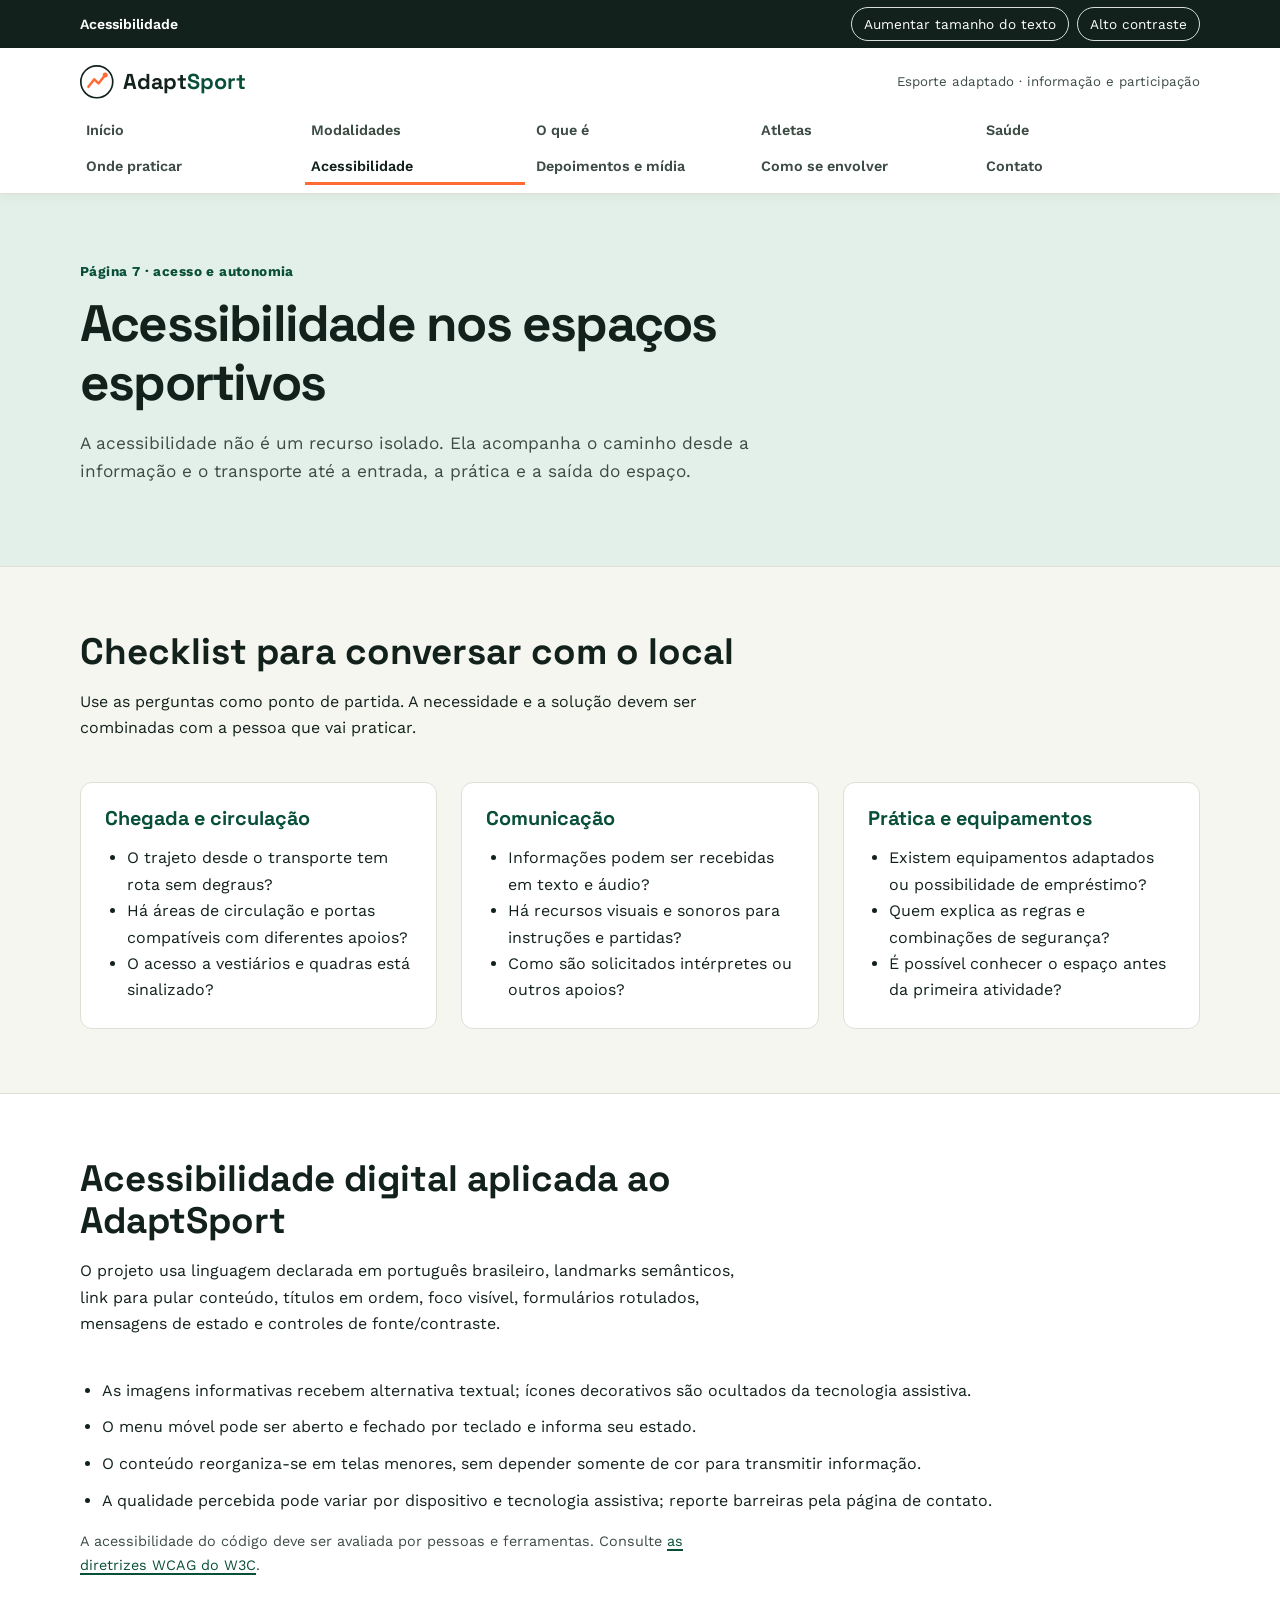
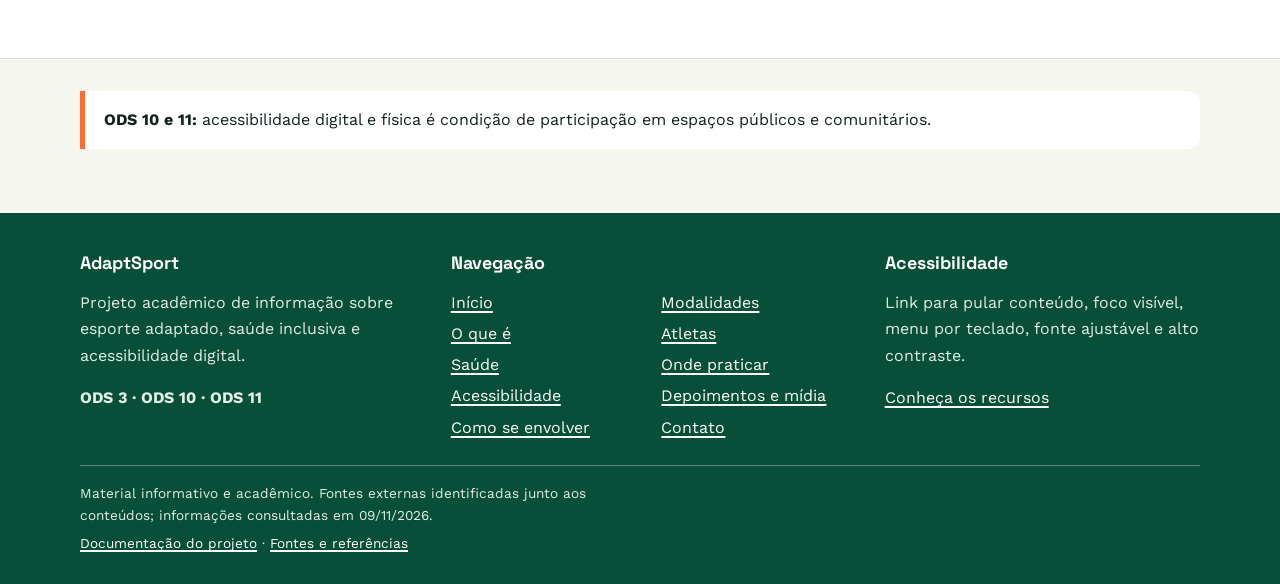
==== acessibilidade.html @ 4e7c6514 "feat: publica entrega final do AdaptSport" ====
<!doctype html>
<html lang="pt-BR">
<head>
  <meta charset="utf-8">
  <meta name="viewport" content="width=device-width, initial-scale=1">
  <meta name="description" content="Checklist de acessibilidade física, comunicacional e digital para espaços esportivos inclusivos.">
  <meta name="theme-color" content="#0B6E4F">
  <title>Acessibilidade nos espaços esportivos | AdaptSport</title>
  <link rel="stylesheet" href="assets/style.css">
  <script src="assets/a11y.js" defer></script>
  <script src="assets/app.js" defer></script>
</head>
<body>
<a class="skip-link" href="#conteudo">Pular para o conteúdo principal</a>
<div class="a11y-bar" role="group" aria-label="Controles de acessibilidade"><div class="container a11y-bar__inner"><span class="a11y-bar__label">Acessibilidade</span><div class="a11y-bar__controls"><button type="button" id="btn-fonte" aria-pressed="false">Aumentar tamanho do texto</button><button type="button" id="btn-contraste" aria-pressed="false">Alto contraste</button></div></div></div>
<header class="site-header">
  <div class="container header-top">
    <a class="logo" href="index.html" aria-label="AdaptSport — página inicial"><svg class="logo__mark" viewBox="0 0 40 40" fill="none" aria-hidden="true" focusable="false"><circle cx="20" cy="20" r="19" stroke="currentColor" stroke-width="2"/><path d="M10 26 17 17l5 5 8-10" stroke="#FF6B35" stroke-width="3" stroke-linecap="round" stroke-linejoin="round"/><circle cx="30" cy="12" r="3" fill="#FF6B35"/></svg><span>Adapt<span class="accent-word">Sport</span></span></a>
    <span class="nav-note">Esporte adaptado · informação e participação</span>
    <button class="nav-toggle" id="nav-toggle" type="button" aria-controls="nav-menu" aria-expanded="true">Menu</button>
  </div>
  <nav class="main-nav container" id="nav-menu" aria-label="Navegação principal"><ul><li><a href="index.html">Início</a></li>
        <li><a href="modalidades.html">Modalidades</a></li>
        <li><a href="esporte-adaptado.html">O que é</a></li>
        <li><a href="atletas.html">Atletas</a></li>
        <li><a href="beneficios-saude.html">Saúde</a></li>
        <li><a href="onde-praticar.html">Onde praticar</a></li>
        <li><a href="acessibilidade.html" aria-current="page">Acessibilidade</a></li>
        <li><a href="depoimentos.html">Depoimentos e mídia</a></li>
        <li><a href="envolva-se.html">Como se envolver</a></li>
        <li><a href="contato.html">Contato</a></li></ul></nav>
</header>
<main id="conteudo" tabindex="-1">

<section class="page-hero" aria-labelledby="titulo-pagina"><div class="container"><p class="eyebrow">Página 7 · acesso e autonomia</p><h1 id="titulo-pagina">Acessibilidade nos espaços esportivos</h1><p class="lead">A acessibilidade não é um recurso isolado. Ela acompanha o caminho desde a informação e o transporte até a entrada, a prática e a saída do espaço.</p></div></section>
<section class="section" aria-labelledby="espaco-titulo"><div class="container"><div class="section__head"><h2 id="espaco-titulo">Checklist para conversar com o local</h2><p>Use as perguntas como ponto de partida. A necessidade e a solução devem ser combinadas com a pessoa que vai praticar.</p></div><div class="check-grid"><article class="check-card"><h3>Chegada e circulação</h3><ul><li>O trajeto desde o transporte tem rota sem degraus?</li><li>Há áreas de circulação e portas compatíveis com diferentes apoios?</li><li>O acesso a vestiários e quadras está sinalizado?</li></ul></article><article class="check-card"><h3>Comunicação</h3><ul><li>Informações podem ser recebidas em texto e áudio?</li><li>Há recursos visuais e sonoros para instruções e partidas?</li><li>Como são solicitados intérpretes ou outros apoios?</li></ul></article><article class="check-card"><h3>Prática e equipamentos</h3><ul><li>Existem equipamentos adaptados ou possibilidade de empréstimo?</li><li>Quem explica as regras e combinações de segurança?</li><li>É possível conhecer o espaço antes da primeira atividade?</li></ul></article></div></div></section>
<section class="section section--alt" aria-labelledby="site-titulo"><div class="container"><div class="section__head"><h2 id="site-titulo">Acessibilidade digital aplicada ao AdaptSport</h2><p>O projeto usa linguagem declarada em português brasileiro, landmarks semânticos, link para pular conteúdo, títulos em ordem, foco visível, formulários rotulados, mensagens de estado e controles de fonte/contraste.</p></div><ul class="feature-list"><li>As imagens informativas recebem alternativa textual; ícones decorativos são ocultados da tecnologia assistiva.</li><li>O menu móvel pode ser aberto e fechado por teclado e informa seu estado.</li><li>O conteúdo reorganiza-se em telas menores, sem depender somente de cor para transmitir informação.</li><li>A qualidade percebida pode variar por dispositivo e tecnologia assistiva; reporte barreiras pela página de contato.</li></ul><p class="source-note">A acessibilidade do código deve ser avaliada por pessoas e ferramentas. Consulte <a href="https://www.w3.org/WAI/standards-guidelines/wcag/">as diretrizes WCAG do W3C</a>.</p></div></section>
<aside class="ods-note container"><strong>ODS 10 e 11:</strong> acessibilidade digital e física é condição de participação em espaços públicos e comunitários.</aside>

</main>
<footer class="site-footer">
  <div class="container footer-grid">
    <section aria-labelledby="rodape-projeto"><h2 id="rodape-projeto">AdaptSport</h2><p>Projeto acadêmico de informação sobre esporte adaptado, saúde inclusiva e acessibilidade digital.</p><p class="footer-ods">ODS 3 · ODS 10 · ODS 11</p></section>
    <nav aria-label="Navegação do rodapé"><h2>Navegação</h2><ul class="footer-nav"><li><a href="index.html">Início</a></li>
          <li><a href="modalidades.html">Modalidades</a></li>
          <li><a href="esporte-adaptado.html">O que é</a></li>
          <li><a href="atletas.html">Atletas</a></li>
          <li><a href="beneficios-saude.html">Saúde</a></li>
          <li><a href="onde-praticar.html">Onde praticar</a></li>
          <li><a href="acessibilidade.html">Acessibilidade</a></li>
          <li><a href="depoimentos.html">Depoimentos e mídia</a></li>
          <li><a href="envolva-se.html">Como se envolver</a></li>
          <li><a href="contato.html">Contato</a></li></ul></nav>
    <section aria-labelledby="rodape-acessibilidade"><h2 id="rodape-acessibilidade">Acessibilidade</h2><p>Link para pular conteúdo, foco visível, menu por teclado, fonte ajustável e alto contraste.</p><p><a href="acessibilidade.html">Conheça os recursos</a></p></section>
  </div>
  <div class="container footer-bottom"><p>Material informativo e acadêmico. Fontes externas identificadas junto aos conteúdos; informações consultadas em 09/11/2026.</p><p><a href="docs/README.md">Documentação do projeto</a> · <a href="docs/fontes-e-referencias.md">Fontes e referências</a></p></div>
</footer>
</body>
</html>
---- assets/style.css ----
/* =========================================================
   AdaptSport — Esporte Adaptado e Saúde Inclusiva
   Identidade do MVP preservada · CSS responsivo e acessível
   ========================================================= */
@import url('https://fonts.googleapis.com/css2?family=Space+Grotesk:wght@500;600;700&family=Work+Sans:wght@400;500;600;700&display=swap');

:root {
  --ink: #12211C;
  --ink-soft: #3C4B44;
  --bg: #F5F6F0;
  --surface: #FFFFFF;
  --primary: #0B6E4F;
  --primary-dark: #084F39;
  --primary-soft: #E3F0E9;
  --accent: #FF6B35;
  --line: #DCE1D6;
  --focus: #1B4CFF;
  --font-display: 'Space Grotesk', 'Segoe UI', sans-serif;
  --font-body: 'Work Sans', 'Segoe UI', sans-serif;
  --max-width: 1120px;
  --radius: 12px;
  --space-1: .5rem;
  --space-2: 1rem;
  --space-3: 1.5rem;
  --space-4: 2.5rem;
  --space-5: 4rem;
}

[data-contrast="alto"] {
  --ink: #000000;
  --ink-soft: #222222;
  --bg: #FFFFFF;
  --surface: #FFFFFF;
  --primary: #005236;
  --primary-dark: #003824;
  --primary-soft: #DCEFE3;
  --accent: #B34000;
  --line: #000000;
  --focus: #0000CC;
}

* { box-sizing: border-box; }
html { scroll-behavior: smooth; font-size: 100%; }
html[data-fontsize="grande"] { font-size: 118%; }
html[data-fontsize="maior"] { font-size: 132%; }
body { margin: 0; background: var(--bg); color: var(--ink); font: 1rem/1.65 var(--font-body); -webkit-font-smoothing: antialiased; }
img, svg, video, audio { max-width: 100%; }
svg { display: block; }
a { color: var(--primary-dark); text-decoration-thickness: 1.5px; text-underline-offset: .18em; }
a:hover { color: var(--primary); }
button, input, select, textarea { font: inherit; }
button { color: inherit; }
:focus-visible { outline: 3px solid var(--focus); outline-offset: 3px; border-radius: 4px; }
:target { scroll-margin-top: 11rem; }

h1, h2, h3 { color: var(--ink); font-family: var(--font-display); line-height: 1.15; margin: 0 0 var(--space-2); }
h1 { font-size: clamp(2.25rem, 5vw, 3.6rem); letter-spacing: -.035em; }
h2 { font-size: clamp(1.6rem, 3vw, 2.3rem); }
h3 { font-size: 1.24rem; }
p { max-width: 68ch; margin: 0 0 var(--space-2); }
ul, ol { padding-left: 1.35rem; }
.container { width: min(100% - 2rem, var(--max-width)); margin-inline: auto; }

.skip-link { position: absolute; z-index: 200; top: .5rem; left: -1000px; border-radius: 0 0 8px 0; background: var(--ink); color: #fff; padding: .8rem 1rem; font-weight: 700; }
.skip-link:focus { left: .5rem; }

.a11y-bar { background: var(--ink); color: #fff; font-size: .88rem; }
.a11y-bar__inner { display: flex; align-items: center; justify-content: space-between; flex-wrap: wrap; gap: .5rem 1rem; padding-block: .45rem; }
.a11y-bar__label { font-weight: 600; }
.a11y-bar__controls { display: flex; flex-wrap: wrap; gap: .5rem; }
.a11y-bar button { background: transparent; border: 1px solid #D7DED9; border-radius: 999px; color: #fff; padding: .3rem .75rem; cursor: pointer; font-size: .85rem; }
.a11y-bar button:hover, .a11y-bar button[aria-pressed="true"] { background: var(--accent); color: #12211C; border-color: var(--accent); font-weight: 700; }

.site-header { position: sticky; top: 0; z-index: 100; background: var(--surface); border-bottom: 1px solid var(--line); box-shadow: 0 4px 12px #12211c0a; }
.header-top { min-height: 4.2rem; display: flex; align-items: center; justify-content: space-between; gap: 1rem; padding-block: .6rem; }
.logo { display: inline-flex; align-items: center; gap: .6rem; color: var(--ink); text-decoration: none; font: 700 1.35rem/1 var(--font-display); white-space: nowrap; }
.logo__mark { width: 2.1rem; height: 2.1rem; flex: 0 0 auto; }
.accent-word { color: var(--primary-dark); }
.nav-note { color: var(--ink-soft); font-size: .83rem; text-align: right; }
.main-nav { padding-bottom: .55rem; }
.main-nav ul { display: grid; grid-template-columns: repeat(5, minmax(0, 1fr)); gap: .2rem .35rem; list-style: none; margin: 0; padding: 0; }
.main-nav a { display: block; border-bottom: 3px solid transparent; border-radius: 4px 4px 0 0; padding: .35rem .35rem; color: var(--ink-soft); font-size: .9rem; font-weight: 600; line-height: 1.3; text-decoration: none; }
.main-nav a:hover { background: var(--primary-soft); color: var(--ink); }
.main-nav a[aria-current="page"] { border-bottom-color: var(--accent); color: var(--ink); }
.nav-toggle { display: none; border: 2px solid var(--primary-dark); border-radius: 999px; background: var(--surface); color: var(--primary-dark); padding: .45rem .9rem; cursor: pointer; font-weight: 700; }

.hero { overflow: hidden; background: var(--primary-soft); border-bottom: 1px solid var(--line); }
.hero__layout { display: grid; grid-template-columns: 1.15fr .85fr; align-items: center; gap: var(--space-4); padding-block: clamp(2.5rem, 6vw, 5rem); }
.hero h1 { max-width: 16ch; }
.hero__copy .lead { max-width: 55ch; color: var(--ink-soft); font-size: 1.12rem; }
.hero-art { max-width: 420px; justify-self: center; width: 100%; }
.eyebrow, .tag { display: inline-block; color: var(--primary-dark); font-size: .85rem; font-weight: 700; letter-spacing: .03em; }
.eyebrow { margin: 0 0 .75rem; }
.actions, .form-actions { display: flex; flex-wrap: wrap; gap: .75rem; margin-top: 1.4rem; }
.btn { display: inline-flex; align-items: center; justify-content: center; gap: .5rem; min-height: 2.75rem; padding: .7rem 1.2rem; border: 2px solid transparent; border-radius: 999px; font-weight: 700; text-decoration: none; cursor: pointer; }
.btn-primary { background: var(--primary); color: #fff; }
.btn-primary:hover { background: var(--primary-dark); color: #fff; }
.btn-outline { border-color: var(--ink); background: transparent; color: var(--ink); }
.btn-outline:hover { background: var(--ink); color: #fff; }

.page-hero { background: var(--primary-soft); border-bottom: 1px solid var(--line); padding-block: clamp(2.4rem, 5vw, 4.2rem); }
.page-hero h1 { max-width: 24ch; font-size: clamp(2.1rem, 4.5vw, 3.2rem); }
.page-hero .lead { color: var(--ink-soft); max-width: 68ch; font-size: 1.08rem; }
.section { padding-block: var(--space-5); }
.section--alt { background: var(--surface); border-block: 1px solid var(--line); }
.section__head { max-width: 70ch; margin-bottom: var(--space-4); }
.section__head p:last-child { margin-bottom: 0; }

.stat-grid, .card-grid, .check-grid { display: grid; grid-template-columns: repeat(3, minmax(0, 1fr)); gap: var(--space-3); }
.stat-card, .card, .check-card, .quote-card, .callout { border: 1px solid var(--line); border-radius: var(--radius); background: var(--surface); padding: var(--space-3); }
.stat-card h3 { display: block; margin: 0 0 .2rem; color: var(--primary-dark); font: 700 clamp(1.8rem, 3vw, 2.5rem)/1.15 var(--font-display); }
.stat-card p, .meta, .source-note { color: var(--ink-soft); }
.stat-card p { margin-bottom: 0; }
.card { display: flex; flex-direction: column; align-items: flex-start; gap: .35rem; }
.card > :last-child { margin-top: auto; }
.card h3 { margin: .25rem 0; }
.card p { margin-bottom: .55rem; }
.card .tag { background: var(--primary-soft); border-radius: 999px; padding: .2rem .65rem; }
.meta { margin: 0; font-size: .86rem; font-weight: 700; }
.source-note { margin-top: 1rem; font-size: .9rem; }
.two-column { display: grid; grid-template-columns: 1.1fr .9fr; gap: var(--space-4); align-items: start; }
.callout { background: var(--primary-soft); border-left: 5px solid var(--primary); }
.callout h3 { margin-top: 0; }
.callout ul { margin-bottom: 0; }
.ods-note { margin-block: 2rem; border-left: 5px solid var(--accent); border-radius: 0 var(--radius) var(--radius) 0; background: var(--surface); padding: 1rem 1.2rem; }
.page-map { display: grid; grid-template-columns: repeat(5, minmax(0, 1fr)); gap: .65rem; list-style: none; padding: 0; }
.page-map a { display: block; height: 100%; border: 1px solid var(--line); border-radius: 8px; background: var(--surface); padding: .8rem; font-weight: 600; text-decoration: none; }
.page-map a:hover { border-color: var(--primary); background: var(--primary-soft); }

.filter-bar { display: grid; grid-template-columns: minmax(0, 1fr) auto; gap: .35rem .75rem; align-items: center; margin-bottom: 1rem; }
.filter-bar label { grid-column: 1 / -1; font-weight: 700; }
.filter-bar input { width: 100%; }
.filter-bar p { margin: 0; font-size: .9rem; color: var(--ink-soft); }
.sport-list { display: grid; grid-template-columns: repeat(2, minmax(0, 1fr)); gap: 1rem; list-style: none; padding: 0; }
.sport-card { display: grid; grid-template-columns: 3.5rem minmax(0, 1fr); gap: 1rem; align-items: start; border: 1px solid var(--line); border-radius: var(--radius); background: var(--surface); padding: 1.15rem; }
.sport-card[hidden] { display: none; }
.sport-card h3 { margin-bottom: .4rem; }
.sport-card p { margin-bottom: .6rem; }
.sport-icon { display: grid; place-items: center; width: 3.5rem; height: 3.5rem; border-radius: .75rem; background: var(--primary-soft); color: var(--primary-dark); font: 700 1.25rem var(--font-display); }
.chips { display: flex; flex-wrap: wrap; gap: .4rem; list-style: none; padding: 0; margin: .4rem 0 0; }
.chips li { border: 1px solid var(--line); border-radius: 999px; background: var(--bg); padding: .18rem .6rem; color: var(--ink-soft); font-size: .8rem; }
.link-list li, .feature-list li { margin-bottom: .65rem; }
.steps { counter-reset: etapa; display: grid; grid-template-columns: repeat(2, minmax(0, 1fr)); gap: 1rem; list-style: none; padding: 0; }
.steps li { counter-increment: etapa; position: relative; border: 1px solid var(--line); border-radius: var(--radius); background: var(--surface); padding: 1.25rem 1.25rem 1.25rem 4.2rem; }
.steps li::before { content: counter(etapa, decimal-leading-zero); position: absolute; left: 1.25rem; top: 1.2rem; color: var(--primary-dark); font: 700 1.2rem var(--font-display); }
.steps h3 { font-size: 1.08rem; }
.steps p { margin: 0; }
.check-card h3 { color: var(--primary-dark); }
.check-card ul { margin-bottom: 0; }
.athlete-card { min-height: 15rem; }
.athlete-card--note { border-style: dashed; background: var(--primary-soft); }
.quote-grid { display: grid; grid-template-columns: repeat(2, minmax(0, 1fr)); gap: var(--space-3); }
.quote-card { margin: 0; border-top: 4px solid var(--accent); }
.quote-card blockquote { margin: 0 0 1rem; font: 600 1.12rem/1.55 var(--font-display); }
.quote-card figcaption { color: var(--ink-soft); font-size: .9rem; }

.quick-guide { border: 1px solid var(--line); border-radius: var(--radius); background: var(--surface); padding: var(--space-3); }
.quick-guide label, .field label, .filter-bar label { display: block; font-weight: 700; }
.inline-form { display: flex; gap: .55rem; margin: .35rem 0; }
.inline-form input { flex: 1; min-width: 0; }
.quick-guide small { display: block; color: var(--ink-soft); }
.guide-answer { min-height: 3.5rem; margin: 1rem 0 0; border-left: 4px solid var(--primary); padding: .6rem .8rem; background: var(--bg); }

.media-grid { display: grid; grid-template-columns: 1.25fr .75fr; gap: var(--space-4); align-items: start; }
.media-player { display: block; width: 100%; border-radius: var(--radius); background: #101A16; }
.video-embed { width: 100%; aspect-ratio: 16 / 9; overflow: hidden; border-radius: var(--radius); background: #12211C; }
.video-embed iframe { width: 100%; height: 100%; border: 0; }
.transcript { margin-top: 1rem; border: 1px solid var(--line); border-radius: 8px; background: var(--surface); padding: .8rem 1rem; }
.transcript summary { cursor: pointer; font-weight: 700; }
.transcript p { margin: .8rem 0 0; }

.form-layout { display: grid; grid-template-columns: .8fr 1.2fr; gap: var(--space-4); align-items: start; }
.contact-form { display: grid; gap: 1rem; border: 1px solid var(--line); border-radius: var(--radius); background: var(--surface); padding: var(--space-3); }
.form-row { display: grid; grid-template-columns: repeat(2, minmax(0, 1fr)); gap: 1rem; }
.field { min-width: 0; }
.field label { margin-bottom: .35rem; }
.field input, .field select, .field textarea, .filter-bar input, .inline-form input { width: 100%; min-height: 2.8rem; border: 1px solid #69766F; border-radius: 7px; background: var(--surface); color: var(--ink); padding: .6rem .7rem; }
.field textarea { min-height: 8rem; resize: vertical; }
.field input[aria-invalid="true"], .field select[aria-invalid="true"], .field textarea[aria-invalid="true"] { border: 2px solid #A32121; background: #FFF5F5; }
.field-error { display: block; min-height: 1.25rem; color: #8B1717; font-weight: 600; }
.form-status { min-height: 1.3rem; padding: .25rem 0; font-weight: 700; }
.form-status:not(:empty) { border-left: 4px solid var(--primary); padding-left: .7rem; }
.form-actions .btn { min-height: 2.9rem; }

.site-footer { margin-top: var(--space-5); background: var(--primary-dark); color: #F2F7F4; padding-block: var(--space-4) var(--space-3); }
.site-footer h2 { color: #fff; font-size: 1.12rem; }
.site-footer p { color: #E2EEE7; }
.site-footer a { color: #fff; }
.footer-grid { display: grid; grid-template-columns: 1.1fr 1.3fr 1fr; gap: var(--space-3); }
.footer-nav { display: grid; grid-template-columns: repeat(2, minmax(0, 1fr)); list-style: none; gap: .3rem .7rem; padding: 0; margin: 0; }
.footer-ods { font-weight: 700; }
.footer-bottom { margin-top: var(--space-3); border-top: 1px solid #ffffff55; padding-top: 1rem; font-size: .85rem; }
.footer-bottom p { margin-bottom: .35rem; }

@media (max-width: 850px) {
  .hero__layout, .two-column, .form-layout, .media-grid { grid-template-columns: 1fr; }
  .hero-art { max-width: 300px; }
  .stat-grid, .card-grid, .check-grid { grid-template-columns: repeat(2, minmax(0, 1fr)); }
  .page-map { grid-template-columns: repeat(3, minmax(0, 1fr)); }
  .main-nav ul { grid-template-columns: repeat(5, minmax(0, 1fr)); }
}
@media (max-width: 650px) {
  .container { width: min(100% - 1.25rem, var(--max-width)); }
  .header-top { min-height: 3.8rem; }
  .nav-note { display: none; }
  html.js .nav-toggle { display: inline-flex; }
  .main-nav { padding-bottom: .6rem; }
  .main-nav ul { grid-template-columns: repeat(2, minmax(0, 1fr)); }
  .main-nav.is-collapsed ul { display: none; }
  .main-nav a { min-height: 2.5rem; padding: .55rem .4rem; font-size: .92rem; }
  .a11y-bar__inner { align-items: flex-start; flex-direction: column; }
  .hero__layout { gap: 1.5rem; padding-block: 2.4rem; }
  .stat-grid, .card-grid, .check-grid, .sport-list, .steps, .quote-grid, .page-map { grid-template-columns: 1fr; }
  .sport-card { grid-template-columns: 2.8rem minmax(0, 1fr); gap: .75rem; padding: .9rem; }
  .sport-icon { width: 2.8rem; height: 2.8rem; }
  .footer-grid { grid-template-columns: 1fr; }
  .form-row { grid-template-columns: 1fr; }
  .inline-form { align-items: stretch; flex-direction: column; }
  .inline-form .btn { width: 100%; }
  .section { padding-block: 2.7rem; }
}
@media (prefers-reduced-motion: reduce) {
  html { scroll-behavior: auto; }
  *, *::before, *::after { animation-duration: .001ms !important; transition-duration: .001ms !important; }
}

/* Tabelas da documentação (ex.: orçamento de hospedagem). */
.table-scroll { max-width: 100%; margin-block: 1rem 2rem; overflow-x: auto; border: 1px solid var(--line); border-radius: var(--radius); background: var(--surface); }
.budget-table { width: 100%; min-width: 52rem; border-collapse: collapse; color: var(--ink); }
.budget-table caption { padding: .8rem; text-align: left; font-weight: 700; }
.budget-table th, .budget-table td { border: 1px solid var(--line); padding: .75rem; text-align: left; vertical-align: top; }
.budget-table thead th { background: var(--primary-dark); color: #FFFFFF; }
.budget-table tbody th { background: var(--primary-soft); }
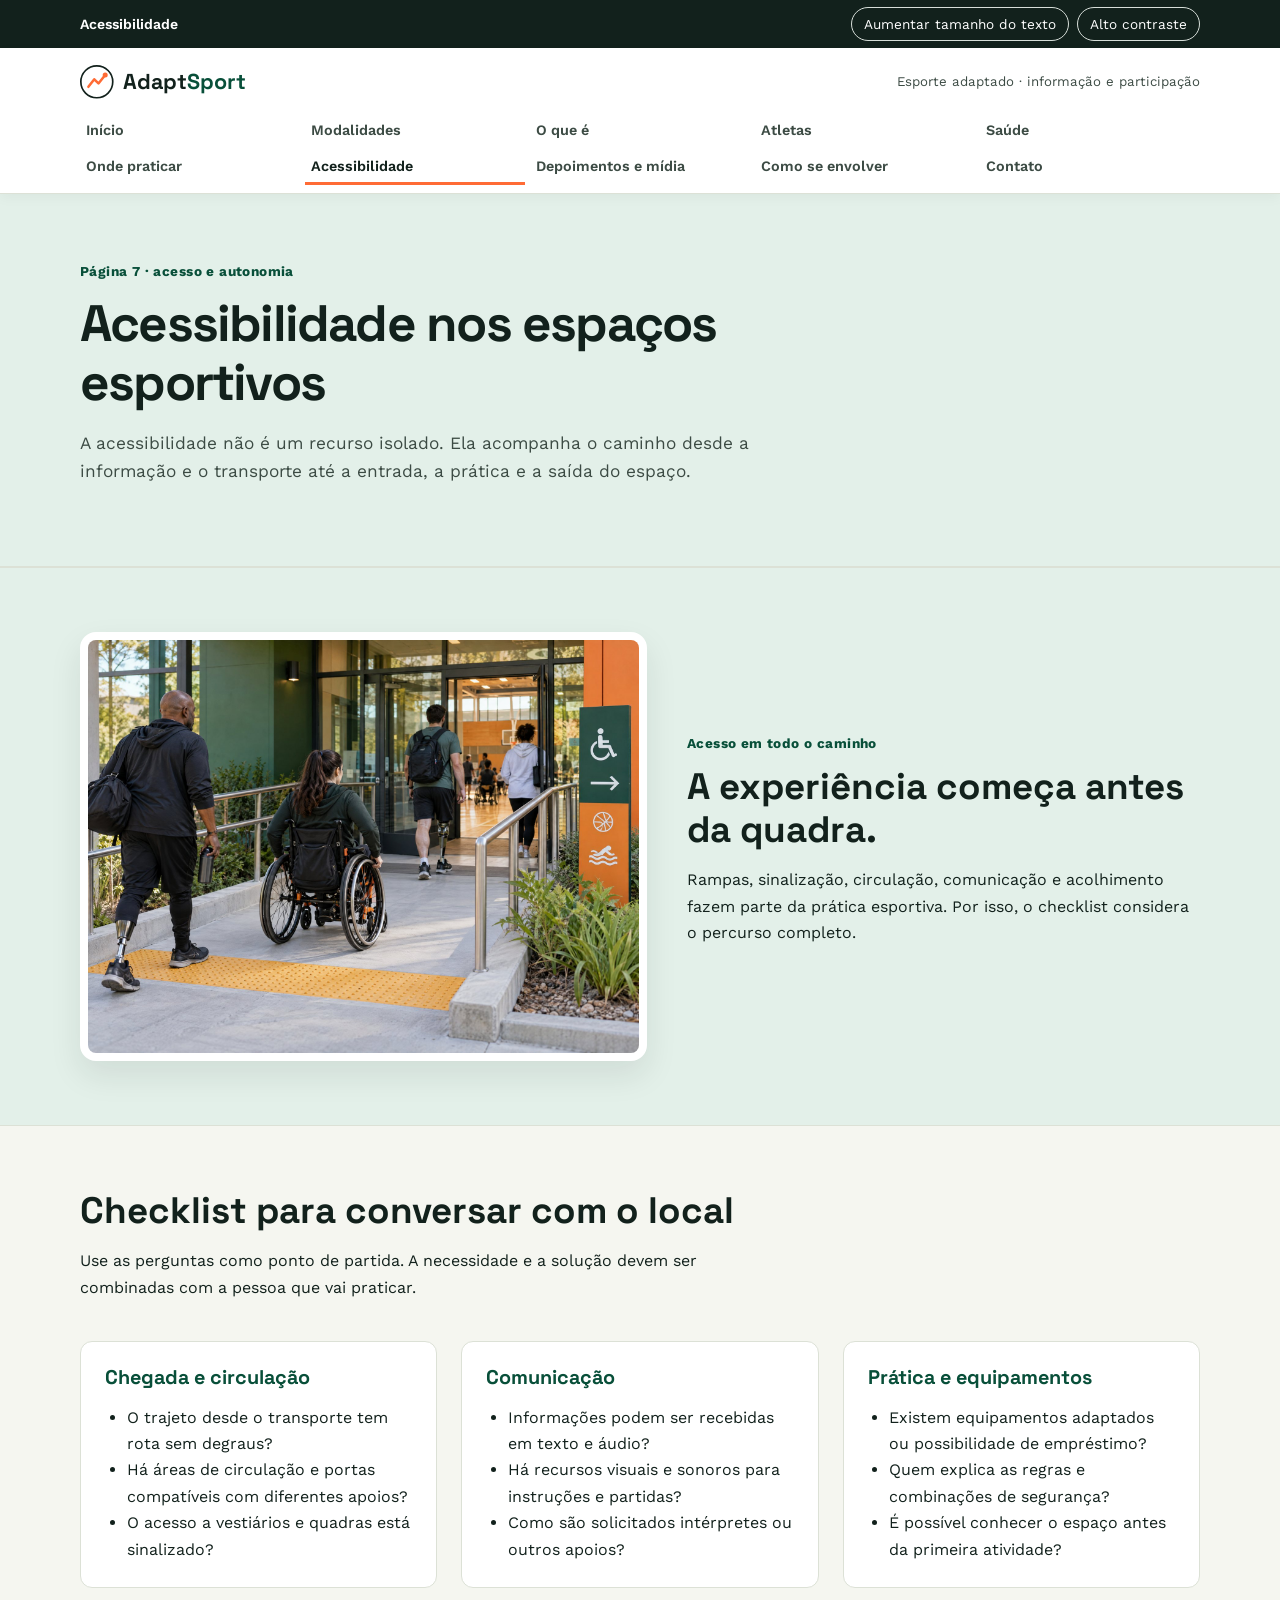
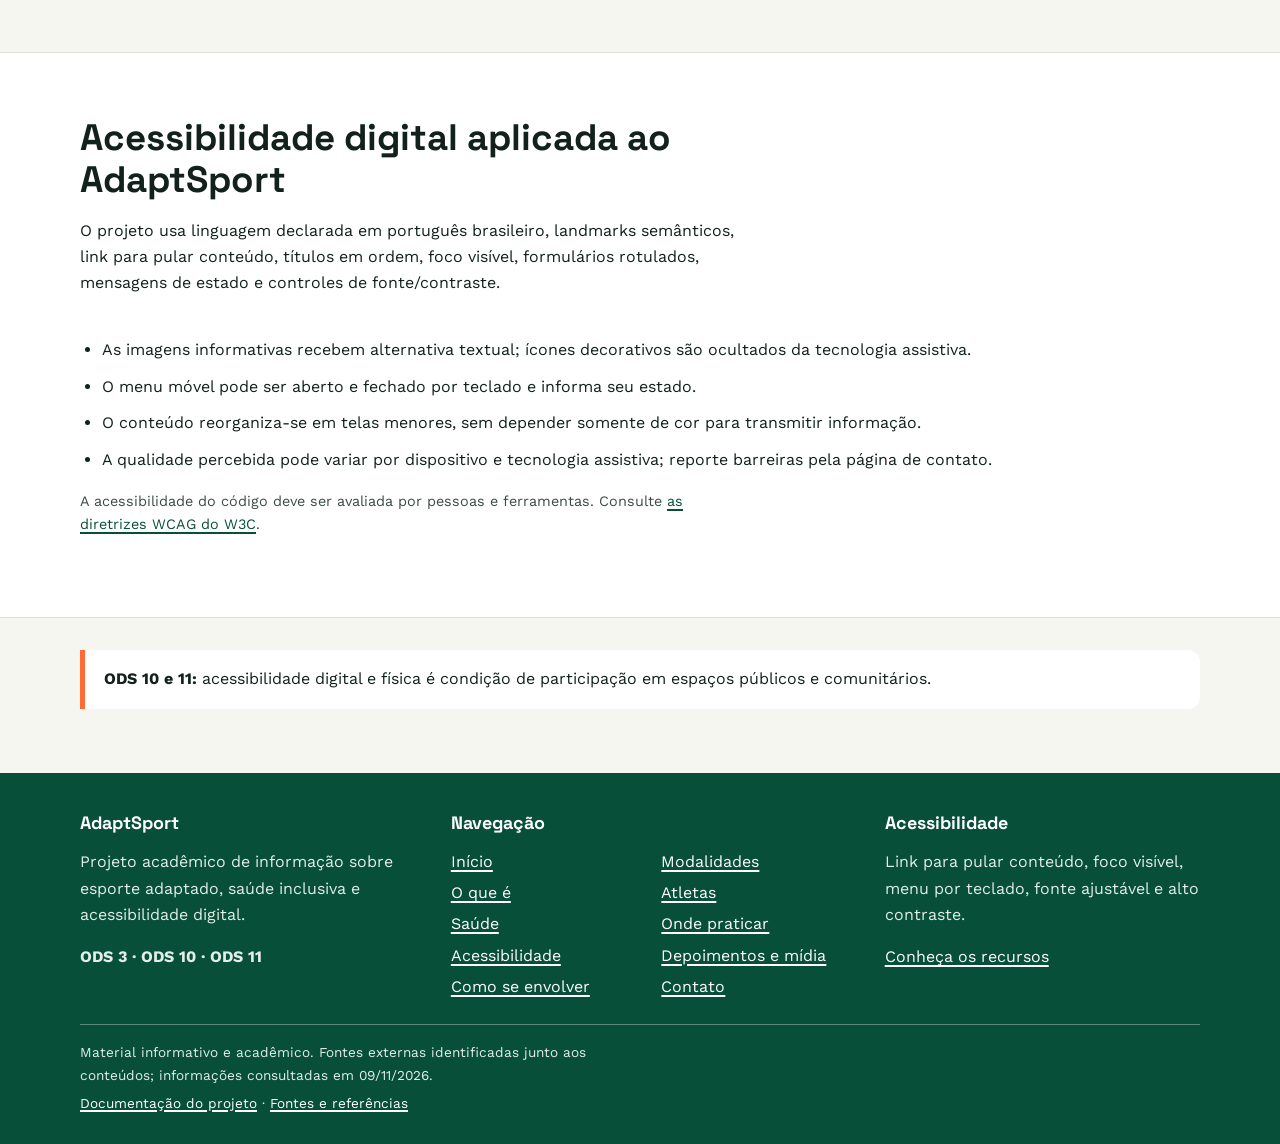
==== commit 83388f05: "feat: adiciona imagens reais ao visual do site" ====
--- a/acessibilidade.html
+++ b/acessibilidade.html
@@ -33,6 +33,7 @@
 <main id="conteudo" tabindex="-1">
 
 <section class="page-hero" aria-labelledby="titulo-pagina"><div class="container"><p class="eyebrow">Página 7 · acesso e autonomia</p><h1 id="titulo-pagina">Acessibilidade nos espaços esportivos</h1><p class="lead">A acessibilidade não é um recurso isolado. Ela acompanha o caminho desde a informação e o transporte até a entrada, a prática e a saída do espaço.</p></div></section>
+<section class="section section--visual-intro" aria-labelledby="acessibilidade-imagem-titulo"><div class="container image-intro"><div class="image-intro__media"><img src="assets/images/acessibilidade-esporte.jpg" alt="Pessoa em cadeira de rodas usando uma rampa acessível na entrada de um centro esportivo"></div><div><p class="eyebrow">Acesso em todo o caminho</p><h2 id="acessibilidade-imagem-titulo">A experiência começa antes da quadra.</h2><p>Rampas, sinalização, circulação, comunicação e acolhimento fazem parte da prática esportiva. Por isso, o checklist considera o percurso completo.</p></div></div></section>
 <section class="section" aria-labelledby="espaco-titulo"><div class="container"><div class="section__head"><h2 id="espaco-titulo">Checklist para conversar com o local</h2><p>Use as perguntas como ponto de partida. A necessidade e a solução devem ser combinadas com a pessoa que vai praticar.</p></div><div class="check-grid"><article class="check-card"><h3>Chegada e circulação</h3><ul><li>O trajeto desde o transporte tem rota sem degraus?</li><li>Há áreas de circulação e portas compatíveis com diferentes apoios?</li><li>O acesso a vestiários e quadras está sinalizado?</li></ul></article><article class="check-card"><h3>Comunicação</h3><ul><li>Informações podem ser recebidas em texto e áudio?</li><li>Há recursos visuais e sonoros para instruções e partidas?</li><li>Como são solicitados intérpretes ou outros apoios?</li></ul></article><article class="check-card"><h3>Prática e equipamentos</h3><ul><li>Existem equipamentos adaptados ou possibilidade de empréstimo?</li><li>Quem explica as regras e combinações de segurança?</li><li>É possível conhecer o espaço antes da primeira atividade?</li></ul></article></div></div></section>
 <section class="section section--alt" aria-labelledby="site-titulo"><div class="container"><div class="section__head"><h2 id="site-titulo">Acessibilidade digital aplicada ao AdaptSport</h2><p>O projeto usa linguagem declarada em português brasileiro, landmarks semânticos, link para pular conteúdo, títulos em ordem, foco visível, formulários rotulados, mensagens de estado e controles de fonte/contraste.</p></div><ul class="feature-list"><li>As imagens informativas recebem alternativa textual; ícones decorativos são ocultados da tecnologia assistiva.</li><li>O menu móvel pode ser aberto e fechado por teclado e informa seu estado.</li><li>O conteúdo reorganiza-se em telas menores, sem depender somente de cor para transmitir informação.</li><li>A qualidade percebida pode variar por dispositivo e tecnologia assistiva; reporte barreiras pela página de contato.</li></ul><p class="source-note">A acessibilidade do código deve ser avaliada por pessoas e ferramentas. Consulte <a href="https://www.w3.org/WAI/standards-guidelines/wcag/">as diretrizes WCAG do W3C</a>.</p></div></section>
 <aside class="ods-note container"><strong>ODS 10 e 11:</strong> acessibilidade digital e física é condição de participação em espaços públicos e comunitários.</aside>
--- a/assets/style.css
+++ b/assets/style.css
@@ -231,3 +231,20 @@
 .budget-table th, .budget-table td { border: 1px solid var(--line); padding: .75rem; text-align: left; vertical-align: top; }
 .budget-table thead th { background: var(--primary-dark); color: #FFFFFF; }
 .budget-table tbody th { background: var(--primary-soft); }
+
+/* Imagens fotográficas do projeto: destaque visual sem alterar a identidade original. */
+.hero-art { margin: 0; position: relative; overflow: hidden; border: 8px solid var(--surface); border-radius: 1.25rem; background: var(--surface); box-shadow: 0 18px 40px #12211c22; transform: rotate(1.2deg); }
+.hero-image { display: block; width: 100%; aspect-ratio: 16 / 10; object-fit: cover; }
+.hero-art figcaption { padding: .65rem .9rem .75rem; color: var(--ink-soft); font-size: .82rem; font-weight: 700; letter-spacing: .02em; }
+.section--visual-intro { background: var(--primary-soft); border-block: 1px solid var(--line); }
+.image-intro { display: grid; grid-template-columns: minmax(0, 1.05fr) minmax(18rem, .95fr); gap: var(--space-4); align-items: center; }
+.image-intro--reverse { grid-template-columns: minmax(18rem, .95fr) minmax(0, 1.05fr); }
+.image-intro--reverse .image-intro__media { order: 2; }
+.image-intro__media { overflow: hidden; border: 8px solid var(--surface); border-radius: 1rem; background: var(--surface); box-shadow: 0 14px 32px #12211c18; }
+.image-intro__media img { display: block; width: 100%; aspect-ratio: 4 / 3; object-fit: cover; transition: transform .35s ease; }
+.image-intro__media:hover img { transform: scale(1.025); }
+@media (max-width: 850px) {
+  .image-intro, .image-intro--reverse { grid-template-columns: 1fr; }
+  .image-intro--reverse .image-intro__media { order: 0; }
+  .hero-art { max-width: 420px; transform: none; }
+}
